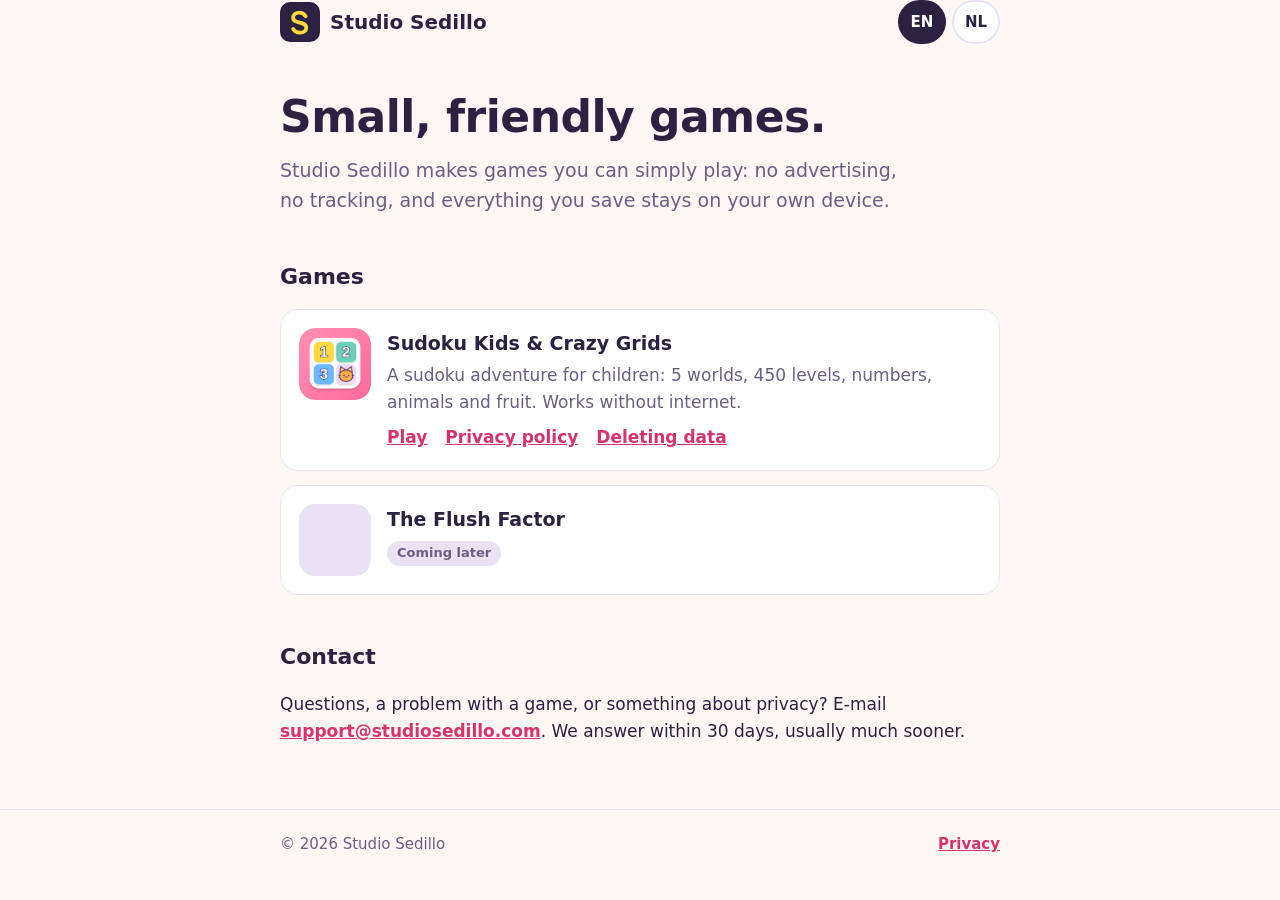
==== index.html @ 6c6cc54e "Hoofdsite Studio Sedillo: spellen, contact, algemene privacyverklaring (EN/NL) Co-Authored-By: Claud" ====
<!DOCTYPE html>
<html lang="en">
<head>
  <meta charset="UTF-8" />
  <meta name="viewport" content="width=device-width, initial-scale=1.0" />
  <meta name="description" content="Studio Sedillo makes small, friendly games. No advertising, no tracking." />
  <meta name="theme-color" content="#2B2140" />
  <title data-title-en="Studio Sedillo – small, friendly games" data-title-nl="Studio Sedillo – kleine, vriendelijke spellen">Studio Sedillo – small, friendly games</title>
  <link rel="icon" href="logo.svg" type="image/svg+xml" />
  <link rel="stylesheet" href="style.css" />
</head>
<body>
<header class="wrap">
  <div class="bar">
    <a class="brand" href="./"><img src="logo.svg" alt="" width="40" height="40" />Studio Sedillo</a>
    <div class="langs" role="group" aria-label="Language">
      <button type="button" data-lang="en" lang="en" aria-pressed="true">EN</button>
      <button type="button" data-lang="nl" lang="nl" aria-pressed="false">NL</button>
    </div>
  </div>
</header>

<main class="wrap">
  <h1 data-en="Small, friendly games." data-nl="Kleine, vriendelijke spellen.">Small, friendly games.</h1>
  <p class="lead" data-en="Studio Sedillo makes games you can simply play: no advertising, no tracking, and everything you save stays on your own device."
     data-nl="Studio Sedillo maakt spellen die je gewoon kunt spelen: geen advertenties, geen tracking, en alles wat je bewaart blijft op je eigen toestel.">Studio Sedillo makes games you can simply play: no advertising, no tracking, and everything you save stays on your own device.</p>

  <h2 id="apps" data-en="Games" data-nl="Spellen">Games</h2>
  <div class="apps">
    <article class="app">
      <img src="apps/sudoku-kids.png" alt="" width="72" height="72" />
      <div>
        <h3>Sudoku Kids &amp; Crazy Grids</h3>
        <p data-en="A sudoku adventure for children: 5 worlds, 450 levels, numbers, animals and fruit. Works without internet."
           data-nl="Een sudoku-avontuur voor kinderen: 5 werelden, 450 levels, cijfers, dieren en fruit. Werkt zonder internet.">A sudoku adventure for children: 5 worlds, 450 levels, numbers, animals and fruit. Works without internet.</p>
        <div class="links">
          <a href="https://sudokukids.studiosedillo.com/" data-en="Play" data-nl="Spelen">Play</a>
          <a href="https://sudokukids.studiosedillo.com/privacy" data-en="Privacy policy" data-nl="Privacyverklaring">Privacy policy</a>
          <a href="https://sudokukids.studiosedillo.com/verwijderen" data-en="Deleting data" data-nl="Gegevens verwijderen">Deleting data</a>
        </div>
      </div>
    </article>
    <article class="app">
      <div class="ph" aria-hidden="true"></div>
      <div>
        <h3>The Flush Factor</h3>
        <span class="tag" data-en="Coming later" data-nl="Komt later">Coming later</span>
      </div>
    </article>
  </div>

  <h2 id="contact" data-en="Contact" data-nl="Contact">Contact</h2>
  <p data-en="Questions, a problem with a game, or something about privacy? E-mail <a href=&quot;mailto:support@studiosedillo.com&quot;>support@studiosedillo.com</a>. We answer within 30 days, usually much sooner."
     data-nl="Vragen, een probleem met een spel, of iets over privacy? Mail naar <a href=&quot;mailto:support@studiosedillo.com&quot;>support@studiosedillo.com</a>. We antwoorden binnen 30 dagen, meestal veel sneller.">Questions, a problem with a game, or something about privacy? E-mail <a href="mailto:support@studiosedillo.com">support@studiosedillo.com</a>. We answer within 30 days, usually much sooner.</p>
</main>

<footer>
  <div class="wrap">
    <span>&copy; 2026 Studio Sedillo</span>
    <a href="privacy" data-en="Privacy" data-nl="Privacy">Privacy</a>
  </div>
</footer>
<script src="site.js"></script>
</body>
</html>
---- style.css ----
:root { --ink: #2B2140; --soft: #6A5F82; --bg: #FBF8F4; --card: #fff; --line: #E9E2F2; --accent: #D6336C; }
* { box-sizing: border-box; }
html { -webkit-text-size-adjust: 100%; }
body { margin: 0; background: var(--bg); color: var(--ink); font: 17px/1.6 'Segoe UI', system-ui, -apple-system, Arial, sans-serif; }
a { color: var(--accent); font-weight: 700; }
a:focus-visible, button:focus-visible { outline: 3px solid var(--ink); outline-offset: 3px; }
.wrap { max-width: 760px; margin: 0 auto; padding: 0 20px; }

header { padding: 20px 0 0; }
.bar { display: flex; align-items: center; justify-content: space-between; gap: 12px; flex-wrap: wrap; }
.brand { display: inline-flex; align-items: center; gap: 10px; color: var(--ink); text-decoration: none; font-weight: 800; font-size: 20px; }
.brand img { width: 40px; height: 40px; display: block; }
.langs { display: flex; gap: 6px; }
.langs button { min-width: 48px; min-height: 44px; border: 2px solid var(--line); background: var(--card); color: var(--ink); border-radius: 999px; font: inherit; font-size: 15px; font-weight: 700; cursor: pointer; }
.langs button[aria-pressed="true"] { border-color: var(--ink); background: var(--ink); color: #fff; }

h1 { font-size: clamp(30px, 7vw, 44px); line-height: 1.15; margin: 48px 0 12px; letter-spacing: -0.5px; }
h2 { font-size: 22px; margin: 44px 0 14px; }
h3 { font-size: 19px; margin: 0 0 4px; }
.lead { font-size: 19px; color: var(--soft); margin: 0; max-width: 34em; }

.apps { display: grid; gap: 14px; }
.app { display: flex; gap: 16px; align-items: flex-start; background: var(--card); border: 1px solid var(--line); border-radius: 18px; padding: 18px; }
.app img, .app .ph { width: 72px; height: 72px; border-radius: 16px; flex-shrink: 0; }
.app .ph { background: var(--line); }
.app p { margin: 0 0 8px; color: var(--soft); }
.app .links { display: flex; flex-wrap: wrap; gap: 6px 18px; }
.tag { display: inline-block; font-size: 13px; font-weight: 700; color: var(--soft); background: var(--line); border-radius: 999px; padding: 2px 10px; }

.points { padding-left: 20px; margin: 0; }
.points li { margin-bottom: 6px; }
.updated { color: var(--soft); font-style: italic; margin-top: 0; }

footer { margin-top: 64px; padding: 22px 0 40px; border-top: 1px solid var(--line); color: var(--soft); font-size: 15px; }
footer .wrap { display: flex; flex-wrap: wrap; gap: 6px 20px; justify-content: space-between; }
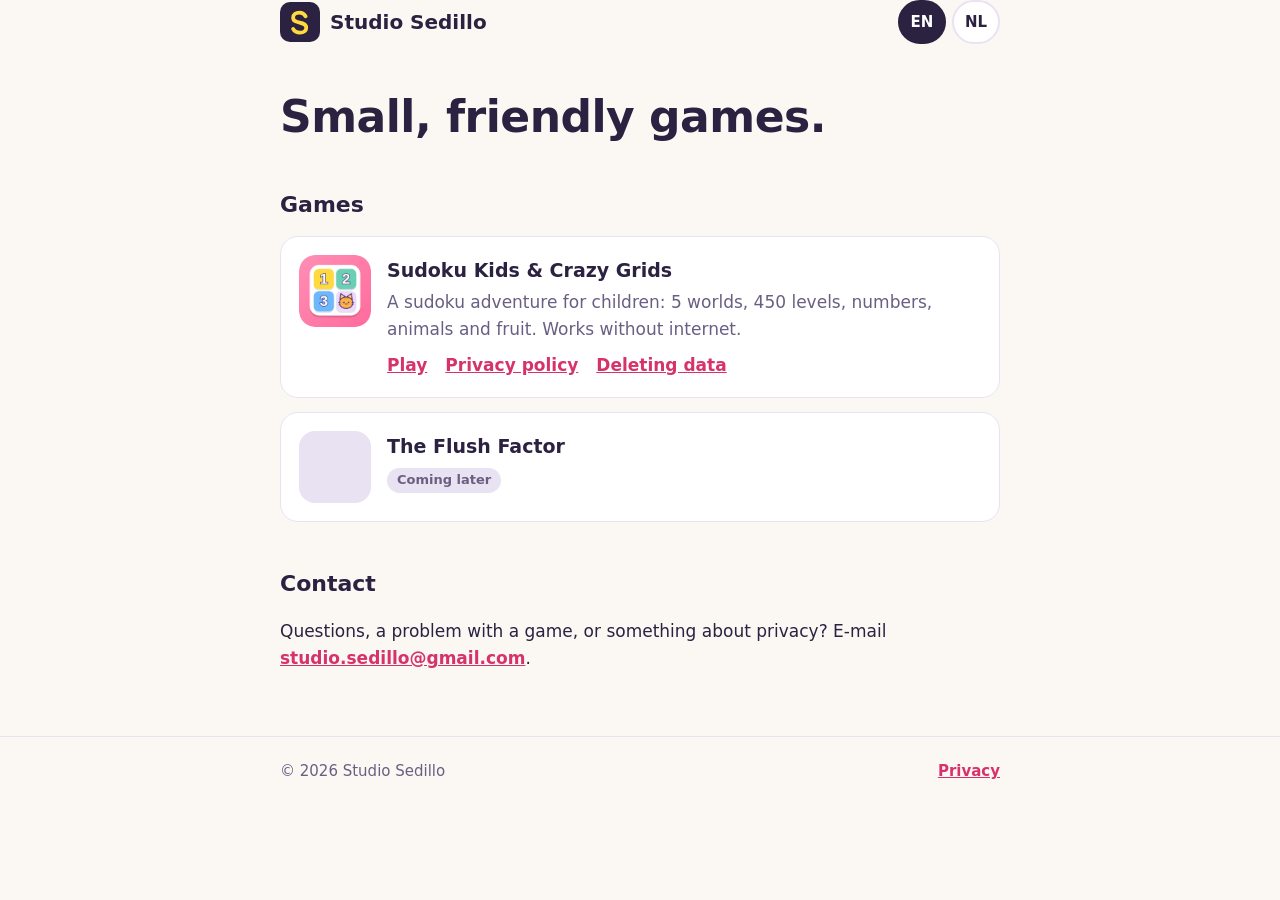
==== commit 3a7043cb: "Nieuw contactadres, privacyverklaring aangevuld (Gmail, grondslag, doorgifte), /delete - Contact: st" ====
--- a/index.html
+++ b/index.html
@@ -3,7 +3,7 @@
 <head>
   <meta charset="UTF-8" />
   <meta name="viewport" content="width=device-width, initial-scale=1.0" />
-  <meta name="description" content="Studio Sedillo makes small, friendly games. No advertising, no tracking." />
+  <meta name="description" content="Studio Sedillo makes small, friendly games." />
   <meta name="theme-color" content="#2B2140" />
   <title data-title-en="Studio Sedillo – small, friendly games" data-title-nl="Studio Sedillo – kleine, vriendelijke spellen">Studio Sedillo – small, friendly games</title>
   <link rel="icon" href="logo.svg" type="image/svg+xml" />
@@ -22,8 +22,6 @@
 
 <main class="wrap">
   <h1 data-en="Small, friendly games." data-nl="Kleine, vriendelijke spellen.">Small, friendly games.</h1>
-  <p class="lead" data-en="Studio Sedillo makes games you can simply play: no advertising, no tracking, and everything you save stays on your own device."
-     data-nl="Studio Sedillo maakt spellen die je gewoon kunt spelen: geen advertenties, geen tracking, en alles wat je bewaart blijft op je eigen toestel.">Studio Sedillo makes games you can simply play: no advertising, no tracking, and everything you save stays on your own device.</p>
 
   <h2 id="apps" data-en="Games" data-nl="Spellen">Games</h2>
   <div class="apps">
@@ -36,7 +34,7 @@
         <div class="links">
           <a href="https://sudokukids.studiosedillo.com/" data-en="Play" data-nl="Spelen">Play</a>
           <a href="https://sudokukids.studiosedillo.com/privacy" data-en="Privacy policy" data-nl="Privacyverklaring">Privacy policy</a>
-          <a href="https://sudokukids.studiosedillo.com/verwijderen" data-en="Deleting data" data-nl="Gegevens verwijderen">Deleting data</a>
+          <a href="https://sudokukids.studiosedillo.com/delete" data-en="Deleting data" data-nl="Gegevens verwijderen">Deleting data</a>
         </div>
       </div>
     </article>
@@ -50,8 +48,8 @@
   </div>
 
   <h2 id="contact" data-en="Contact" data-nl="Contact">Contact</h2>
-  <p data-en="Questions, a problem with a game, or something about privacy? E-mail <a href=&quot;mailto:support@studiosedillo.com&quot;>support@studiosedillo.com</a>. We answer within 30 days, usually much sooner."
-     data-nl="Vragen, een probleem met een spel, of iets over privacy? Mail naar <a href=&quot;mailto:support@studiosedillo.com&quot;>support@studiosedillo.com</a>. We antwoorden binnen 30 dagen, meestal veel sneller.">Questions, a problem with a game, or something about privacy? E-mail <a href="mailto:support@studiosedillo.com">support@studiosedillo.com</a>. We answer within 30 days, usually much sooner.</p>
+  <p data-en="Questions, a problem with a game, or something about privacy? E-mail <a href=&quot;mailto:studio.sedillo@gmail.com&quot;>studio.sedillo@gmail.com</a>."
+     data-nl="Vragen, een probleem met een spel, of iets over privacy? Mail naar <a href=&quot;mailto:studio.sedillo@gmail.com&quot;>studio.sedillo@gmail.com</a>.">Questions, a problem with a game, or something about privacy? E-mail <a href="mailto:studio.sedillo@gmail.com">studio.sedillo@gmail.com</a>.</p>
 </main>
 
 <footer>
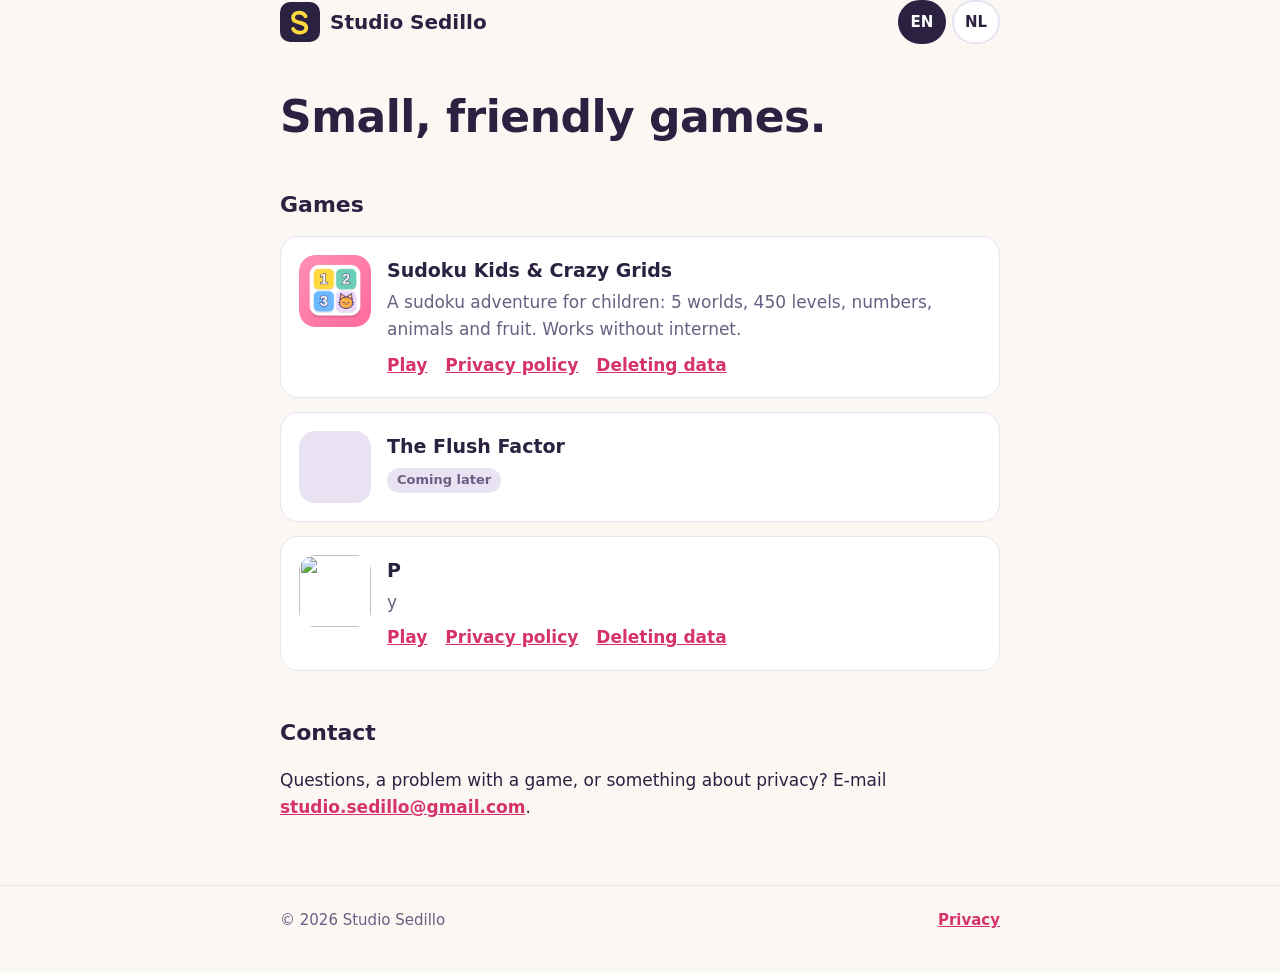
==== commit a7b62471: "App toegevoegd: proefapp" ====
--- a/index.html
+++ b/index.html
@@ -45,6 +45,19 @@
         <span class="tag" data-en="Coming later" data-nl="Komt later">Coming later</span>
       </div>
     </article>
+    <article class="app">
+      <img src="apps/proefapp.png" alt="" width="72" height="72" />
+      <div>
+        <h3>P</h3>
+        <p data-en="y"
+           data-nl="x">y</p>
+        <div class="links">
+          <a href="https://proefapp.studiosedillo.com/" data-en="Play" data-nl="Spelen">Play</a>
+          <a href="https://proefapp.studiosedillo.com/privacy" data-en="Privacy policy" data-nl="Privacyverklaring">Privacy policy</a>
+          <a href="https://proefapp.studiosedillo.com/delete" data-en="Deleting data" data-nl="Gegevens verwijderen">Deleting data</a>
+        </div>
+      </div>
+    </article>
   </div>
 
   <h2 id="contact" data-en="Contact" data-nl="Contact">Contact</h2>
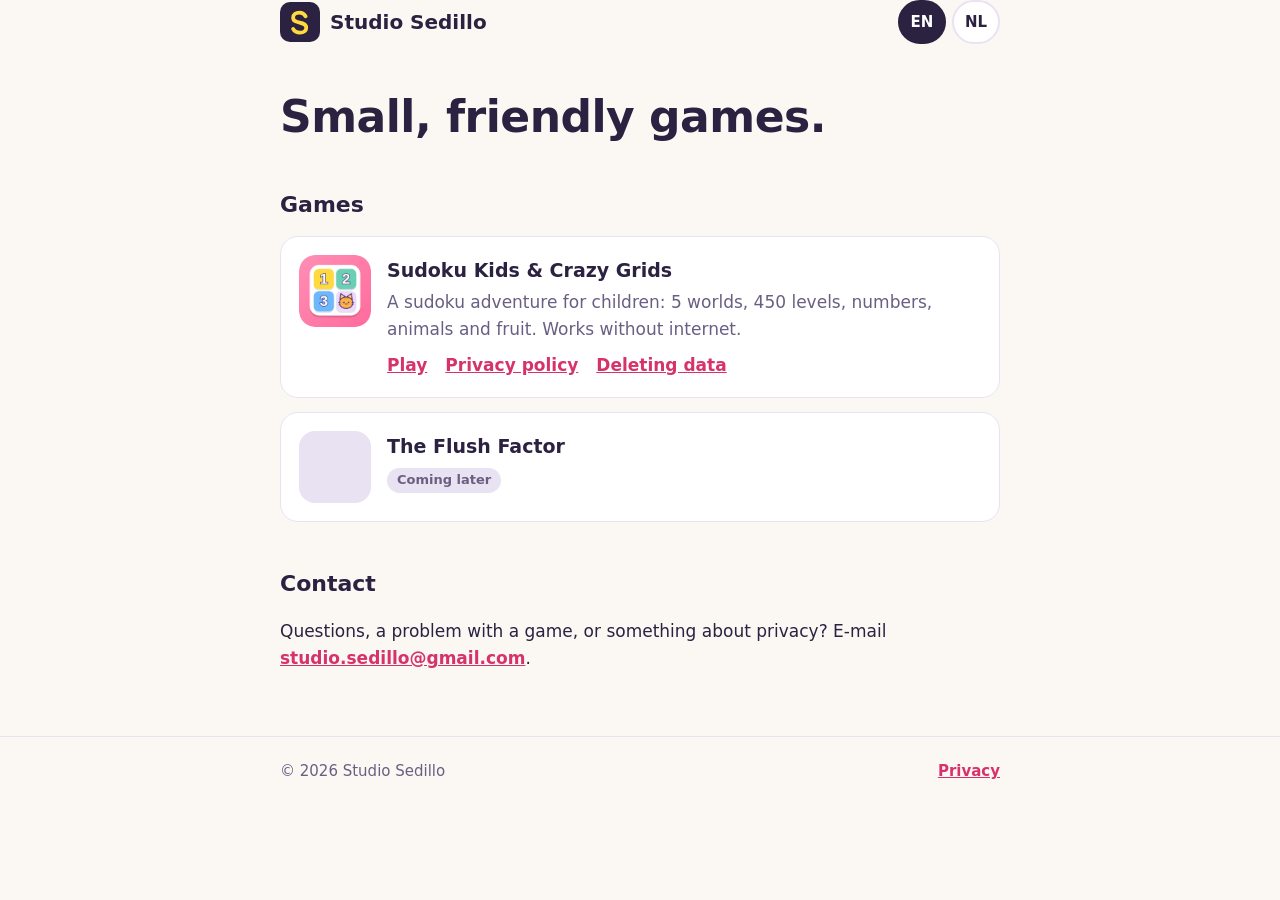
==== commit b0fe225c: "Proef-item 'proefapp' weer verwijderd (per ongeluk toegevoegd bij het testen van tools/hoofdsite-toe" ====
--- a/index.html
+++ b/index.html
@@ -45,19 +45,6 @@
         <span class="tag" data-en="Coming later" data-nl="Komt later">Coming later</span>
       </div>
     </article>
-    <article class="app">
-      <img src="apps/proefapp.png" alt="" width="72" height="72" />
-      <div>
-        <h3>P</h3>
-        <p data-en="y"
-           data-nl="x">y</p>
-        <div class="links">
-          <a href="https://proefapp.studiosedillo.com/" data-en="Play" data-nl="Spelen">Play</a>
-          <a href="https://proefapp.studiosedillo.com/privacy" data-en="Privacy policy" data-nl="Privacyverklaring">Privacy policy</a>
-          <a href="https://proefapp.studiosedillo.com/delete" data-en="Deleting data" data-nl="Gegevens verwijderen">Deleting data</a>
-        </div>
-      </div>
-    </article>
   </div>
 
   <h2 id="contact" data-en="Contact" data-nl="Contact">Contact</h2>
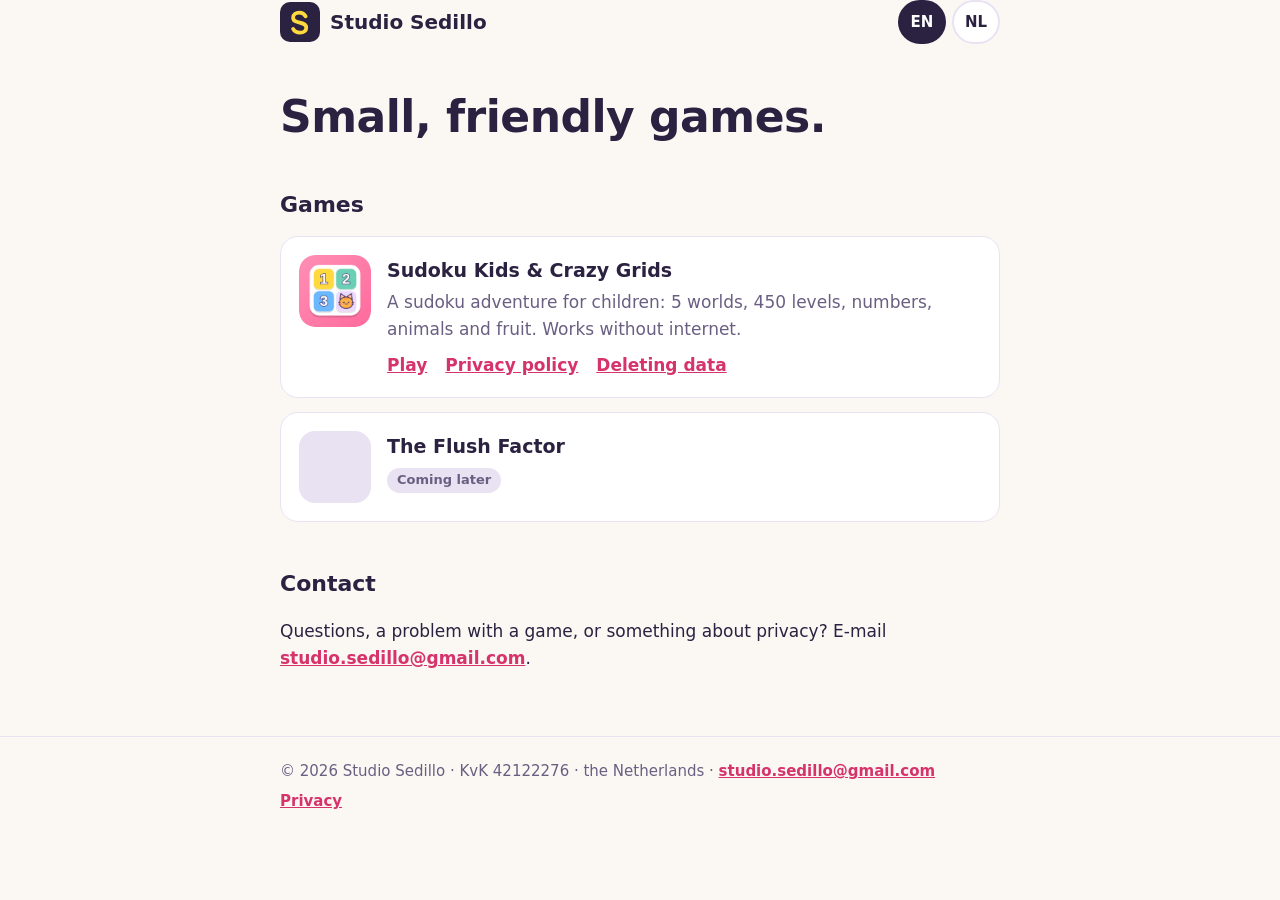
==== commit c0924694: "Bedrijfsgegevens (KvK 42122276, Nederland) in footer en privacyverklaring; vangnet tegen privégegeve" ====
--- a/index.html
+++ b/index.html
@@ -54,7 +54,7 @@
 
 <footer>
   <div class="wrap">
-    <span>&copy; 2026 Studio Sedillo</span>
+    <span data-en="&copy; 2026 Studio Sedillo · KvK 42122276 · the Netherlands · <a href=&quot;mailto:studio.sedillo@gmail.com&quot;>studio.sedillo@gmail.com</a>" data-nl="&copy; 2026 Studio Sedillo · KvK 42122276 · Nederland · <a href=&quot;mailto:studio.sedillo@gmail.com&quot;>studio.sedillo@gmail.com</a>">&copy; 2026 Studio Sedillo · KvK 42122276 · the Netherlands · <a href="mailto:studio.sedillo@gmail.com">studio.sedillo@gmail.com</a></span>
     <a href="privacy" data-en="Privacy" data-nl="Privacy">Privacy</a>
   </div>
 </footer>
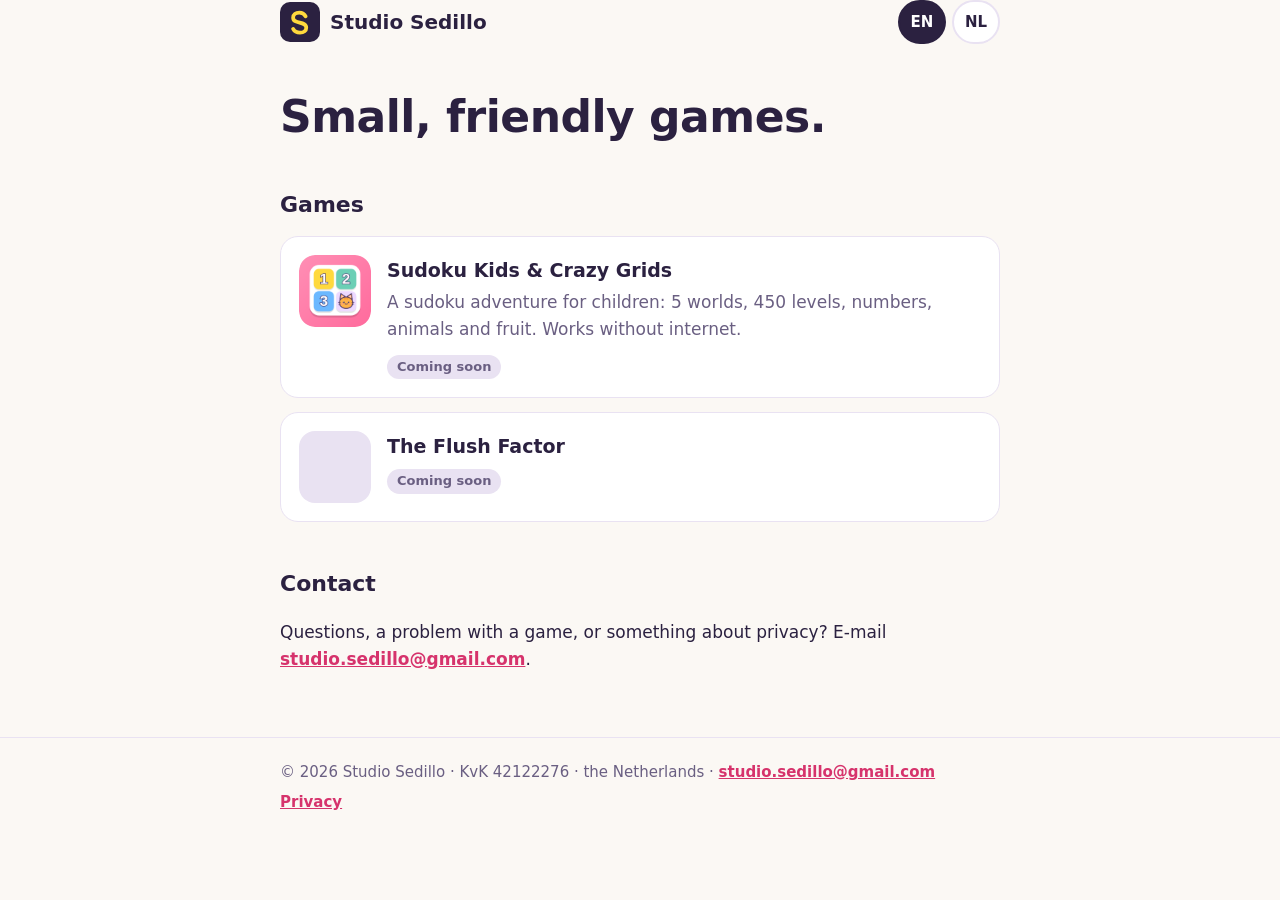
==== commit 86878d2c: "Privacy- en verwijderpagina van Sudoku Kids op de hoofdsite (5 talen); spellen als Binnenkort, zonde" ====
--- a/index.html
+++ b/index.html
@@ -31,18 +31,14 @@
         <h3>Sudoku Kids &amp; Crazy Grids</h3>
         <p data-en="A sudoku adventure for children: 5 worlds, 450 levels, numbers, animals and fruit. Works without internet."
            data-nl="Een sudoku-avontuur voor kinderen: 5 werelden, 450 levels, cijfers, dieren en fruit. Werkt zonder internet.">A sudoku adventure for children: 5 worlds, 450 levels, numbers, animals and fruit. Works without internet.</p>
-        <div class="links">
-          <a href="https://sudokukids.studiosedillo.com/" data-en="Play" data-nl="Spelen">Play</a>
-          <a href="https://sudokukids.studiosedillo.com/privacy" data-en="Privacy policy" data-nl="Privacyverklaring">Privacy policy</a>
-          <a href="https://sudokukids.studiosedillo.com/delete" data-en="Deleting data" data-nl="Gegevens verwijderen">Deleting data</a>
-        </div>
+        <span class="tag" data-en="Coming soon" data-nl="Binnenkort">Coming soon</span>
       </div>
     </article>
     <article class="app">
       <div class="ph" aria-hidden="true"></div>
       <div>
         <h3>The Flush Factor</h3>
-        <span class="tag" data-en="Coming later" data-nl="Komt later">Coming later</span>
+        <span class="tag" data-en="Coming soon" data-nl="Binnenkort">Coming soon</span>
       </div>
     </article>
   </div>
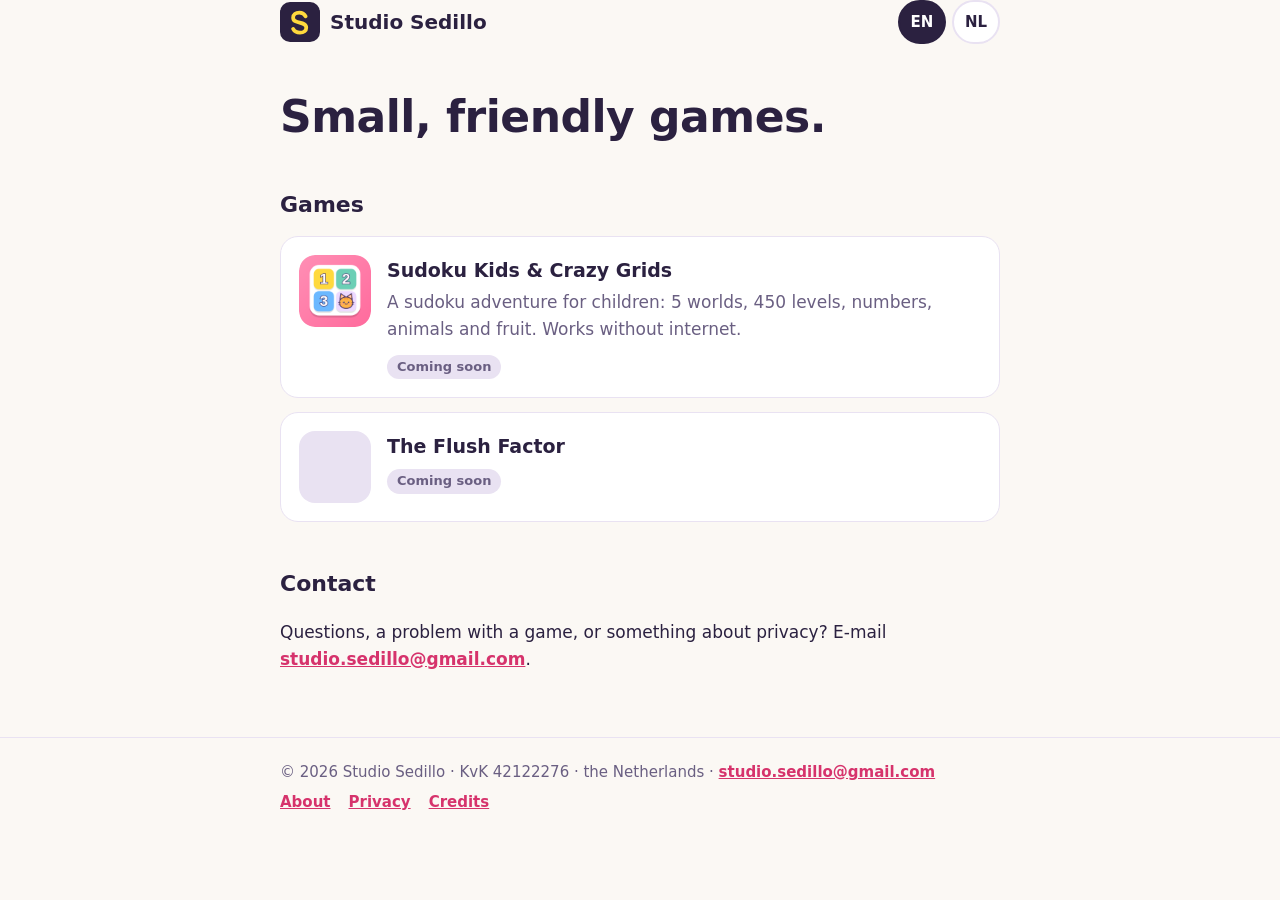
==== commit e3268757: "Pagina's Over (bedrijfsgegevens) en Credits; footer met links naar alle pagina's Vaste opbouw van de" ====
--- a/index.html
+++ b/index.html
@@ -51,7 +51,11 @@
 <footer>
   <div class="wrap">
     <span data-en="&copy; 2026 Studio Sedillo · KvK 42122276 · the Netherlands · <a href=&quot;mailto:studio.sedillo@gmail.com&quot;>studio.sedillo@gmail.com</a>" data-nl="&copy; 2026 Studio Sedillo · KvK 42122276 · Nederland · <a href=&quot;mailto:studio.sedillo@gmail.com&quot;>studio.sedillo@gmail.com</a>">&copy; 2026 Studio Sedillo · KvK 42122276 · the Netherlands · <a href="mailto:studio.sedillo@gmail.com">studio.sedillo@gmail.com</a></span>
-    <a href="privacy" data-en="Privacy" data-nl="Privacy">Privacy</a>
+    <nav class="foot-links">
+      <a href="over" data-en="About" data-nl="Over ons">About</a>
+      <a href="privacy" data-en="Privacy" data-nl="Privacy">Privacy</a>
+      <a href="credits" data-en="Credits" data-nl="Credits">Credits</a>
+    </nav>
   </div>
 </footer>
 <script src="site.js"></script>
--- a/style.css
+++ b/style.css
@@ -31,5 +31,11 @@
 .points li { margin-bottom: 6px; }
 .updated { color: var(--soft); font-style: italic; margin-top: 0; }
 
+.facts { display: grid; grid-template-columns: minmax(0, max-content) minmax(0, 1fr); gap: 8px 20px; margin: 0; background: var(--card); border: 1px solid var(--line); border-radius: 18px; padding: 18px; }
+.facts dt { color: var(--soft); }
+.facts dd { margin: 0; font-weight: 700; overflow-wrap: anywhere; }
+@media (max-width: 420px) { .facts { grid-template-columns: 1fr; gap: 0; } .facts dd { margin-bottom: 10px; } }
+
 footer { margin-top: 64px; padding: 22px 0 40px; border-top: 1px solid var(--line); color: var(--soft); font-size: 15px; }
 footer .wrap { display: flex; flex-wrap: wrap; gap: 6px 20px; justify-content: space-between; }
+.foot-links { display: flex; flex-wrap: wrap; gap: 6px 18px; }
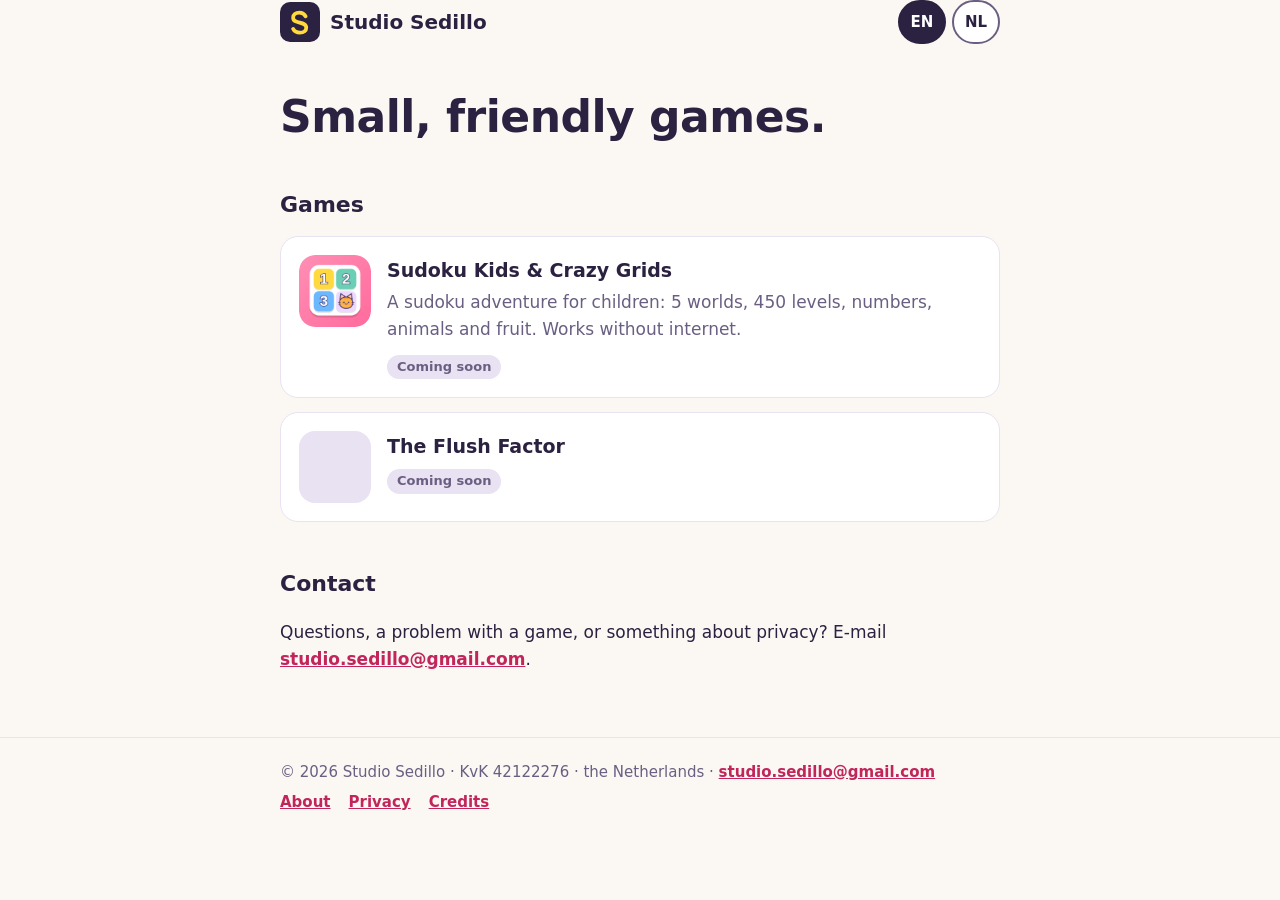
==== commit e8a964ff: "Hoofdsite: toegankelijkheid, CSP, leesbaar zonder JavaScript, taal pas na keuze opslaan - Linkkleur " ====
--- a/index.html
+++ b/index.html
@@ -2,6 +2,8 @@
 <html lang="en">
 <head>
   <meta charset="UTF-8" />
+  <meta http-equiv="Content-Security-Policy" content="default-src 'self'; script-src 'self'; style-src 'self'; img-src 'self' data:; object-src 'none'; base-uri 'self'; form-action 'none'" />
+  <meta name="referrer" content="strict-origin-when-cross-origin" />
   <meta name="viewport" content="width=device-width, initial-scale=1.0" />
   <meta name="description" content="Studio Sedillo makes small, friendly games." />
   <meta name="theme-color" content="#2B2140" />
@@ -10,6 +12,7 @@
   <link rel="stylesheet" href="style.css" />
 </head>
 <body>
+<a class="skip" href="#main" data-en="Skip to content" data-nl="Naar de inhoud">Skip to content</a>
 <header class="wrap">
   <div class="bar">
     <a class="brand" href="./"><img src="logo.svg" alt="" width="40" height="40" />Studio Sedillo</a>
@@ -20,7 +23,7 @@
   </div>
 </header>
 
-<main class="wrap">
+<main class="wrap" id="main">
   <h1 data-en="Small, friendly games." data-nl="Kleine, vriendelijke spellen.">Small, friendly games.</h1>
 
   <h2 id="apps" data-en="Games" data-nl="Spellen">Games</h2>
--- a/style.css
+++ b/style.css
@@ -1,17 +1,19 @@
-:root { --ink: #2B2140; --soft: #6A5F82; --bg: #FBF8F4; --card: #fff; --line: #E9E2F2; --accent: #D6336C; }
+:root { --ink: #2B2140; --soft: #6A5F82; --bg: #FBF8F4; --card: #fff; --line: #E9E2F2; --accent: #C2255C; }
 * { box-sizing: border-box; }
 html { -webkit-text-size-adjust: 100%; }
 body { margin: 0; background: var(--bg); color: var(--ink); font: 17px/1.6 'Segoe UI', system-ui, -apple-system, Arial, sans-serif; }
 a { color: var(--accent); font-weight: 700; }
 a:focus-visible, button:focus-visible { outline: 3px solid var(--ink); outline-offset: 3px; }
 .wrap { max-width: 760px; margin: 0 auto; padding: 0 20px; }
+.skip { position: absolute; left: 12px; top: -60px; z-index: 10; background: var(--ink); color: #fff; padding: 10px 16px; border-radius: 10px; }
+.skip:focus { top: 12px; }
 
 header { padding: 20px 0 0; }
 .bar { display: flex; align-items: center; justify-content: space-between; gap: 12px; flex-wrap: wrap; }
 .brand { display: inline-flex; align-items: center; gap: 10px; color: var(--ink); text-decoration: none; font-weight: 800; font-size: 20px; }
 .brand img { width: 40px; height: 40px; display: block; }
 .langs { display: flex; gap: 6px; }
-.langs button { min-width: 48px; min-height: 44px; border: 2px solid var(--line); background: var(--card); color: var(--ink); border-radius: 999px; font: inherit; font-size: 15px; font-weight: 700; cursor: pointer; }
+.langs button { min-width: 48px; min-height: 44px; border: 2px solid var(--soft); background: var(--card); color: var(--ink); border-radius: 999px; font: inherit; font-size: 15px; font-weight: 700; cursor: pointer; }
 .langs button[aria-pressed="true"] { border-color: var(--ink); background: var(--ink); color: #fff; }
 
 h1 { font-size: clamp(30px, 7vw, 44px); line-height: 1.15; margin: 48px 0 12px; letter-spacing: -0.5px; }
